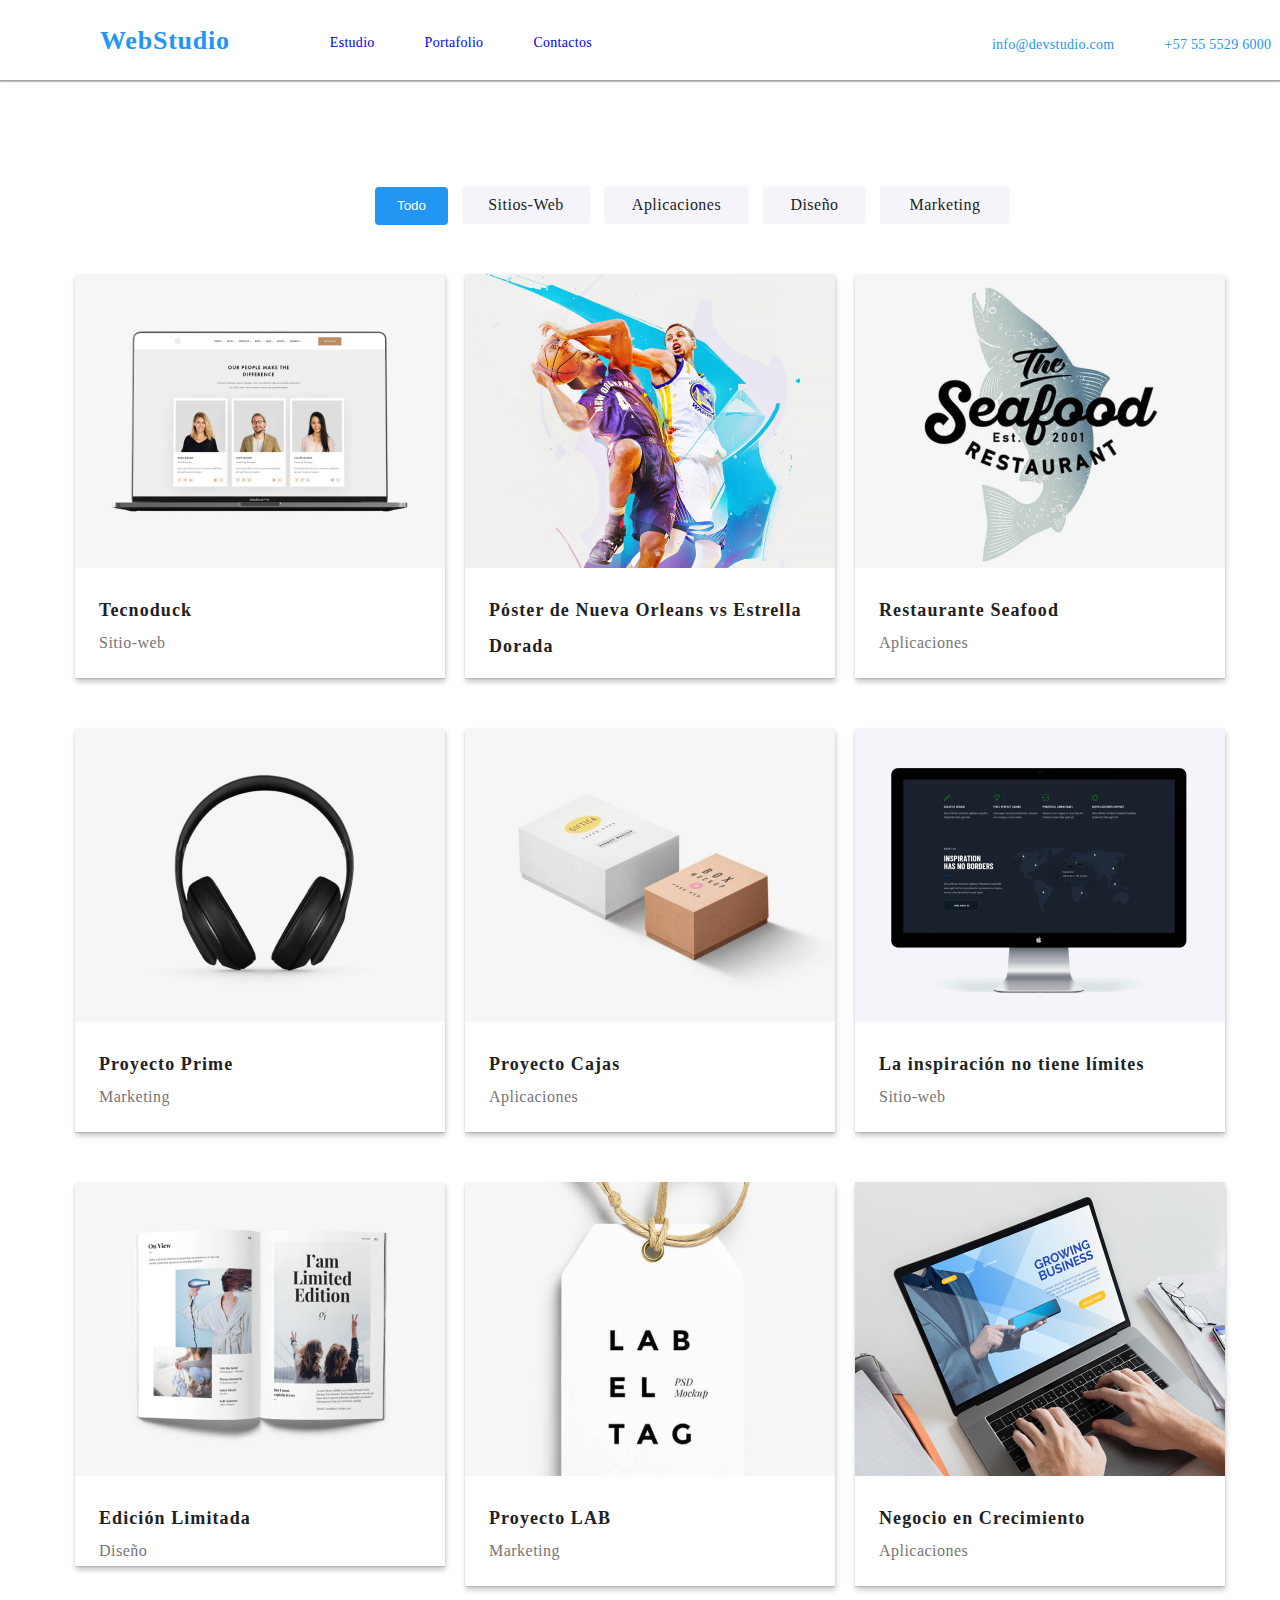
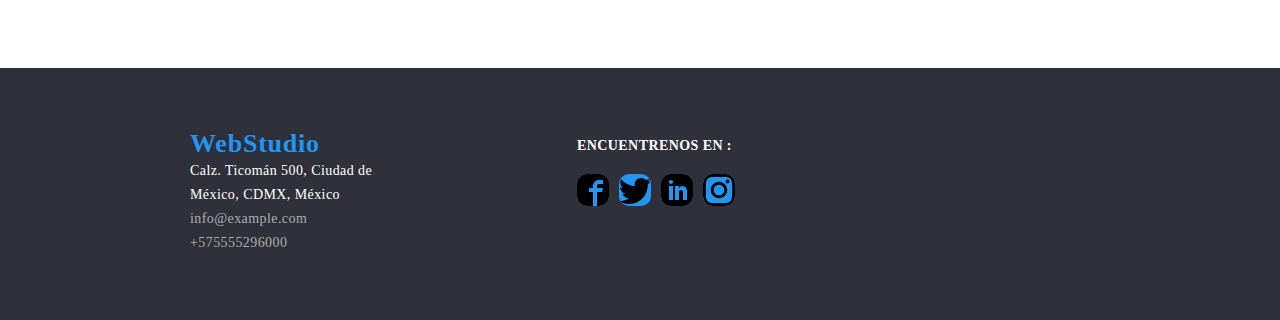
==== portafolio.html @ f2ef2abf "new commit" ====
<!DOCTYPE html>
<html lang="es">
<head>
    <meta charset="UTF-8">
    <meta http-equiv="X-UA-Compatible" content="IE=edge">
    <meta name="viewport" content="width=device-width, initial-scale=1.0">
    <title>Document</title>
    <link rel="stylesheet" href="css/styless2.css">
</head>
<body>
    <header>
        <a href="#" id="logo">WebStudio</a>
        <nav class="navegacion">
            <ul>
                <li><a href="index.html">Estudio</a></li>
                <li><a href="portafolio.html">Portafolio</a></li>
                <li><a href="#">Contactos</a></li>
            </ul>
        </nav>
        <ul id="contactos">
            <li><a href="mailto:info@devstudio.com">info@devstudio.com</a></li>
            <li><a href="tel:575555296000">+57 55 5529 6000</a></li>
        </ul>
    </header>
    <div class="busqueda">
        <div class="centrar">
        <button class="boton-nav" id="todo">Todo</button>
        <button class="boton-nav" id="sitios-web">Sitios-Web</button>
        <button class="boton-nav" id="aplicaciones">Aplicaciones</button>
        <button class="boton-nav" id="diseño">Diseño</button>
        <button class="boton-nav" id="marketing">Marketing</button>
        </div>
    </div>
    <main class="main">
        <section >
            <ul class="productos">
                <li><img src="pictures/imagen (15).png" alt="ilustracion" width="370px" height="294px"> 
                    <h4> Tecnoduck </h4>
                    <p>Sitio-web</p> 
                </li>
                <li><img src="pictures/imagen (16).png" alt="ilustracion" width="370px" height="294px"> 
                    <h4>  Póster de Nueva Orleans vs Estrella Dorada </h4> 
                </li>
                <li><img src="pictures/imagen (17).png" alt="ilustracion" width="370px" height="294px"> 
                    <h4>  Restaurante Seafood </h4>
                    <p>Aplicaciones</p> 
                </li>
            </ul>    
            <ul class="productos">    
                <li><img src="pictures/imagen (18).png" alt="ilustracion" width="370px" height="294px"> 
                <h4> Proyecto Prime </h4>
                <p>Marketing</p>  
                </li>
                <li><img src="pictures/imagen (19).png" alt="ilustracion" width="370px" height="294px"> 
                <h4>  Proyecto Cajas </h4> 
                <p>Aplicaciones</p>
                </li>
                <li><img src="pictures/imagen (20).png" alt="ilustracion" width="370px" height="294px"> 
                <h4>  La inspiración no tiene límites </h4>
                <p>Sitio-web</p>  
                </li>
            </ul>
            <ul class="productos">
                <div class="item">
                <li><img src="pictures/imagen (21).png" alt="ilustracion" width="370px" height="294px"> 
                <h4>  Edición Limitada </h4>
                <p>Diseño</p>  
                </li>
                </div>
                <li><img src="pictures/imagen (22).png" alt="ilustracion" width="370px" height="294px"> 
                <h4>  Proyecto LAB </h4>
                <p>Marketing</p>  
                </li>
                <li><img src="pictures/imagen (23).png" alt="ilustracion" width="370px" height="294px"> 
                <h4>  Negocio en Crecimiento </h4>
                <p>Aplicaciones</p>  
                </li>
            </ul>
        </section>
    </main>
        <footer class="footer-portafolio">
            <div class="pie-pag">
            <a href="#" class="logo-footer">WebStudio</a>
            <p>
                Calz. Ticomán 500, Ciudad de México, CDMX, México
            </p>
            <ul class="info-footer">
                <li><a href="mailto:info@example.com">info@example.com</a></li>
                <li><a href="tel:+575555296000">+575555296000</a></li>
            </ul>
            </div>
            <div class="logos">
                <h6>ENCUENTRENOS EN : </h6>
                <ul>
                    <li><a href="#"><img src="pictures/facebook.png" alt=""></a></li>
                    <li><a href="#"><img src="pictures/twitter.png" alt=""></a></li>
                    <li><a href="#"><img src="pictures/linkedin.png" alt=""></a></li>
                    <li><a href="#"><img src="pictures/instagram.png" alt=""></a></li>
                </ul>
            </div>
        </footer> 
</body>
</html>
---- css/styless2.css ----
*{
    margin: 0px;
    padding: 0px;
    
}

header{
    background-color: #ffffff;
    width: auto;
    height: 80px;
    display: flex;
    box-shadow: 0px 1px 3px rgba(0, 0, 0, 0.12), 0px 1px 1px rgba(0, 0, 0, 0.14), 0px 2px 1px rgba(0, 0, 0, 0.2);
 }
 #logo{
    margin-right: 100px;
    margin-left: 100px;
    margin-top: 25px;
    margin-bottom: 25px;
    text-decoration: none;
    color: #2196F3;
    font-family: 'Raleway';
    font-style: normal;
    font-weight: 700;
    font-size: 26px;
    line-height: 31px;
    letter-spacing: 0.03em;
 }
 .navegacion{
    margin-right: 200px;
    margin-top: 35px;
    margin-bottom: 30px;
 }
 .navegacion ul {
    display: flex;
 
 }
 .navegacion ul li{
    margin-right: 50px;
    list-style: none;
    font-family: 'Roboto';
    font-style: normal;
    font-weight: 500;
    font-size: 14px;
    line-height: 16px;
    letter-spacing: 0.02em;
 }
 .navegacion ul li a{
    text-decoration: none;
 }
 .navegacion ul li a:hover{
    color: rgb(243, 116, 11);
 }
 #contactos{
    display: flex;
    margin-top: 35px;
    margin-bottom: 30px;
    margin-left: 100px;
 }
 
 #contactos li{
    margin-left: 50px;
    list-style: none;
    
 }
 #contactos li a{
    text-decoration: none;
    font-family: 'Roboto';
    font-style: normal;
    font-weight: 500;
    font-size: 14px;
    line-height: 16px;
    letter-spacing: 0.02em;
    color: #2196F3;
 }
 
 #contactos li a:hover{
 color: rgb(85, 248, 9);
 }
     
.busqueda{
    width: 100%;
    height: 38px;

}

.boton-nav{
    height: 38px;
    margin-right: 10px;
    
}

.centrar{
    margin-top: 106px;
    margin-left: 375px;
}

#todo{
    width: 73px;
    background: #2196F3;
    border-radius: 4px;
    color: #ffffff;
    border: none;
}
#todo:hover{
    background-color: aqua;
    cursor: pointer;
}
#sitios-web{
    width: 128px;
    background: #F5F4FA;
    border-radius: 4px;
    border: none;
    font-family: 'Roboto';
    font-style: normal;
    font-weight: 500;
    font-size: 16px;
    line-height: 26px;
    text-align: center;
    letter-spacing: 0.03em;
    color: #212121;

}

#aplicaciones{
    width: 145px;
    background: #F5F4FA;
    border-radius: 4px;
    border: none;
    font-family: 'Roboto';
    font-style: normal;
    font-weight: 500;
    font-size: 16px;
    line-height: 26px;
    text-align: center;
    letter-spacing: 0.03em;
    color: #212121;
}

#diseño{
    width: 103px;
    font-family: 'Roboto';
    font-style: normal;
    font-weight: 500;
    font-size: 16px;
    line-height: 26px;
    background: #F5F4FA;
    border-radius: 4px;
    text-align: center;
    letter-spacing: 0.03em;
    color: #212121;    
    border: none;
}

#marketing{
    width: 130px;
    font-family: 'Roboto';
    font-style: normal;
    font-weight: 500;
    font-size: 16px;
    line-height: 26px;
    text-align: center;
    letter-spacing: 0.03em;
    color: #212121;
    background: #F5F4FA;
    border-radius: 4px;
    border: none;    
}

.main{
    width: 1170px;
    height: auto;
    margin-left: auto;
    margin-right: auto;
}

.productos{
    margin-top: 50px;
    display: flex;

}

.productos li{
    list-style: none;
    margin-left: 20px;
    box-shadow: 0px 1px 1px rgba(0, 0, 0, 0.12), 0px 4px 4px rgba(0, 0, 0, 0.06), 1px 4px 6px rgba(0, 0, 0, 0.16);
}

.productos h4{
    margin-top: 20px;
    margin-left: 24px;
    font-family: 'Roboto';
    font-style: normal;
    font-weight: 700;
    font-size: 18px;
    line-height: 36px;
    letter-spacing: 0.06em;
    color: #212121;
}

.productos p{
    font-family: 'Roboto';
    font-style: normal;
    font-weight: 400;
    font-size: 16px;
    line-height: 30px;
    letter-spacing: 0.03em;
    color: #757575;
    margin-left: 24px;
    margin-bottom: 20px;
    
}


.footer-portafolio{  
   width: 100%;
   height: 252px;
   background: #2F303A;
   margin-top: 82px;
   display: flex;
}

.pie-pag{
    padding-top: 60px;
    margin-left: 190px;
}


.pie-pag p {
    width: 231px;
    font-family: 'Roboto';
    font-style: normal;
    font-weight: 400;
    font-size: 14px;
    line-height: 24px;
    letter-spacing: 0.03em;
    color: #FFFFFF;
}

.logo-footer{
    font-family: 'Raleway';
    font-style: normal;
    font-weight: 700;
    font-size: 26px;
    line-height: 31px;
    letter-spacing: 0.03em;
    color: #2196F3;
    text-decoration: none;
}

.info-footer li a {
    font-family: 'Roboto';
    font-style: normal;
    font-weight: 400;
    font-size: 14px;
    line-height: 24px;
    letter-spacing: 0.03em;
    color: rgba(255, 255, 255, 0.6);
    text-decoration: none;
}

.info-footer li a:hover{
    color: #2196F3;
}

.logos{
    position: relative;
    margin-left: 156px;
    margin-top: 70px;
}
.info-footer li{
    list-style: none;
}
.logos h6{
    font-family: 'Roboto';
    font-style: normal;
    font-weight: 700;
    font-size: 14px;
    line-height: 16px;
    letter-spacing: 0.03em;
    text-transform: uppercase;
    color: #FFFFFF;
}


.logos ul{
    display: flex;
    margin-top: 20px;

}

.logos ul li{
    margin-right: 10px;
    list-style: none;
}

.logos ul li a img{
    background-color: #2196F3;
    border-radius: 10px;
}

#sitios-web:hover{
    background-color: orangered;
    cursor: pointer;
}

#aplicaciones:hover{
    background-color: orangered;
    cursor: pointer;
}

#diseño:hover{
    background-color: orangered;
    cursor: pointer;
}

#marketing:hover{
    background-color: orangered;
    cursor: pointer;
}
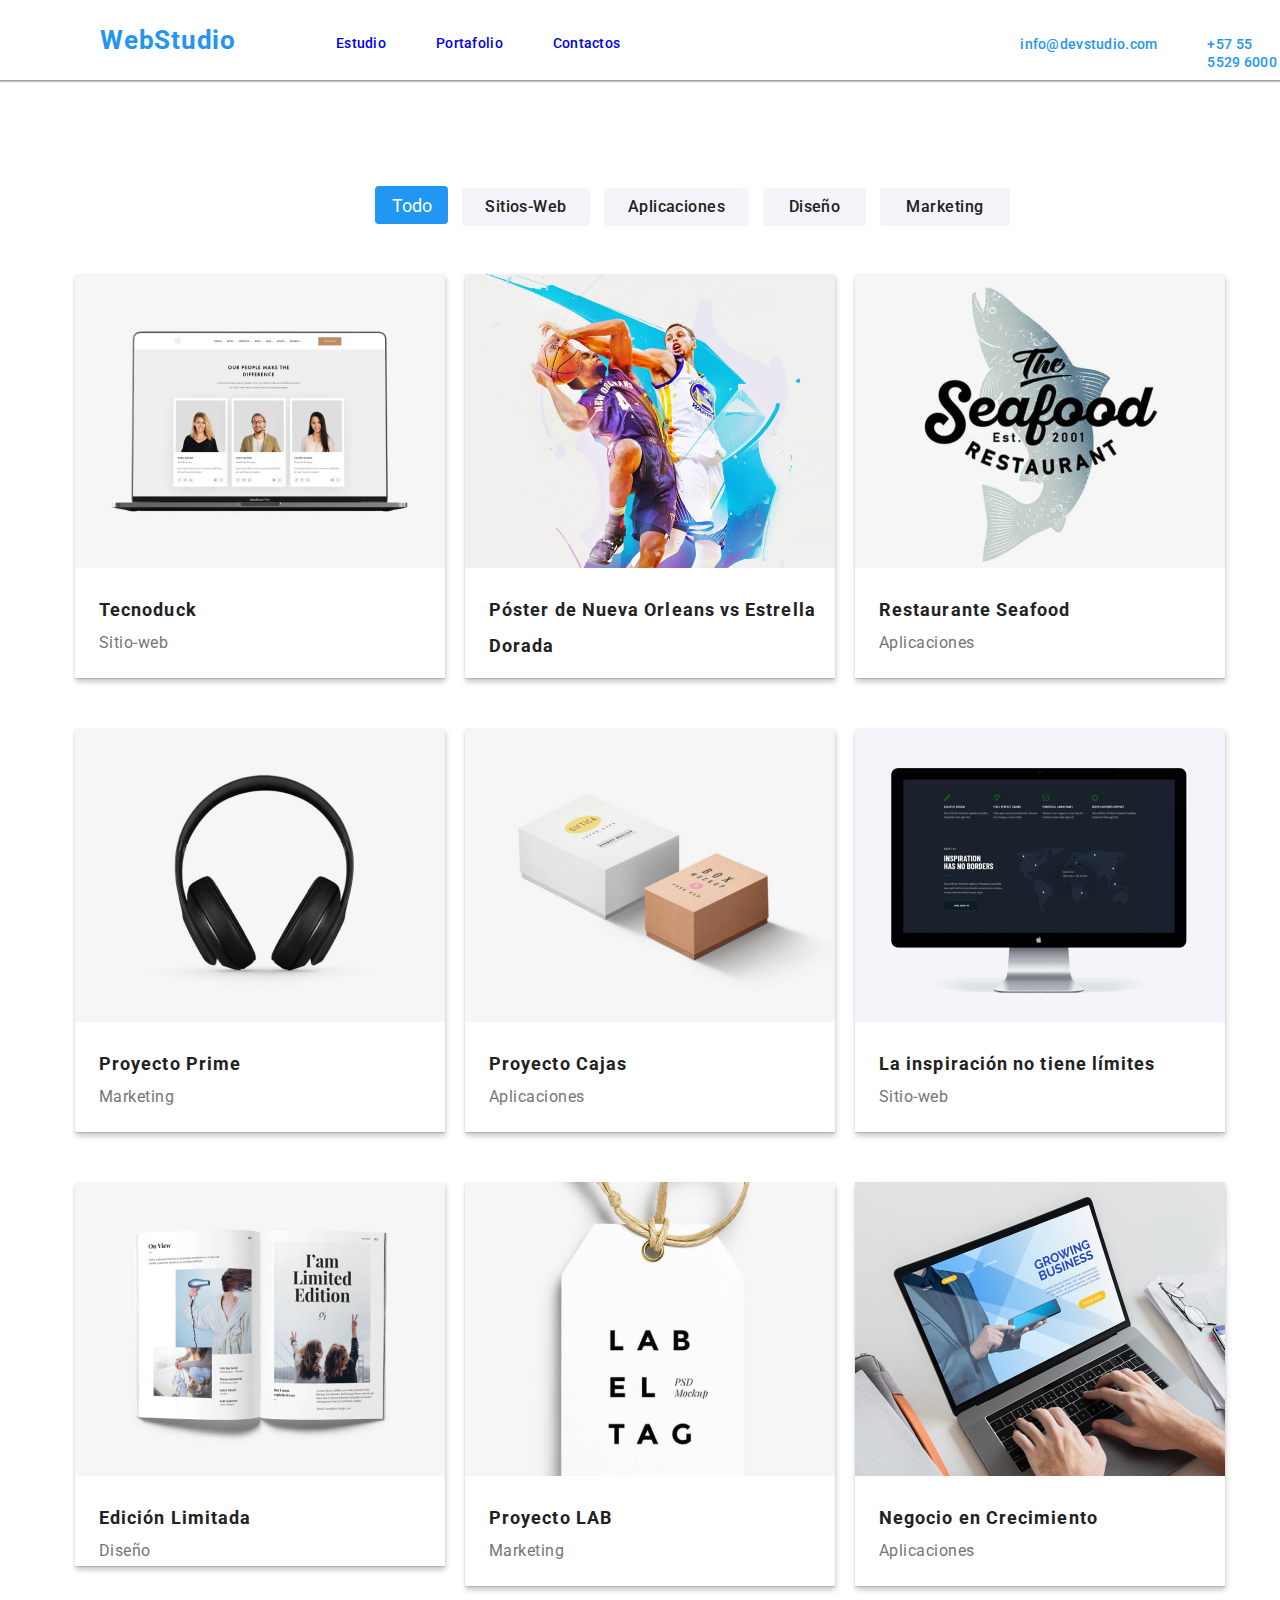
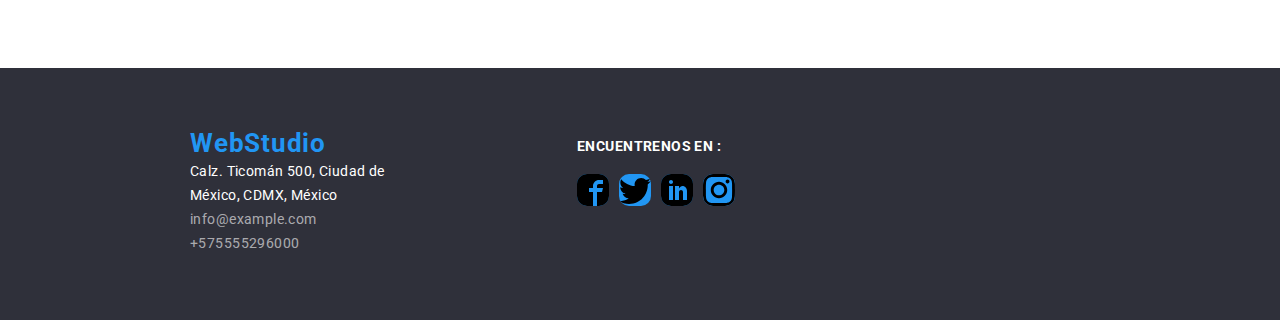
==== commit 2f8037ee: "new commit" ====
--- a/portafolio.html
+++ b/portafolio.html
@@ -6,6 +6,8 @@
     <meta name="viewport" content="width=device-width, initial-scale=1.0">
     <title>Document</title>
     <link rel="stylesheet" href="css/styless2.css">
+    <link rel="stylesheet" href="https://fonts.googleapis.com/css2?family=Roboto:wght@100;300;400;500;700&display=swap">
+
 </head>
 <body>
     <header>
--- a/css/styless2.css
+++ b/css/styless2.css
@@ -12,14 +12,14 @@
     box-shadow: 0px 1px 3px rgba(0, 0, 0, 0.12), 0px 1px 1px rgba(0, 0, 0, 0.14), 0px 2px 1px rgba(0, 0, 0, 0.2);
  }
  #logo{
+    font-family: 'Roboto';
+    font-style: normal;
     margin-right: 100px;
     margin-left: 100px;
     margin-top: 25px;
     margin-bottom: 25px;
     text-decoration: none;
     color: #2196F3;
-    font-family: 'Raleway';
-    font-style: normal;
     font-weight: 700;
     font-size: 26px;
     line-height: 31px;
@@ -100,6 +100,10 @@
     border-radius: 4px;
     color: #ffffff;
     border: none;
+    font-family: 'Roboto';
+    font-style: normal;
+    font-weight: 400;
+    font-size: 18px;
 }
 #todo:hover{
     background-color: aqua;
@@ -237,7 +241,7 @@
 }
 
 .logo-footer{
-    font-family: 'Raleway';
+    font-family: 'Roboto';
     font-style: normal;
     font-weight: 700;
     font-size: 26px;
